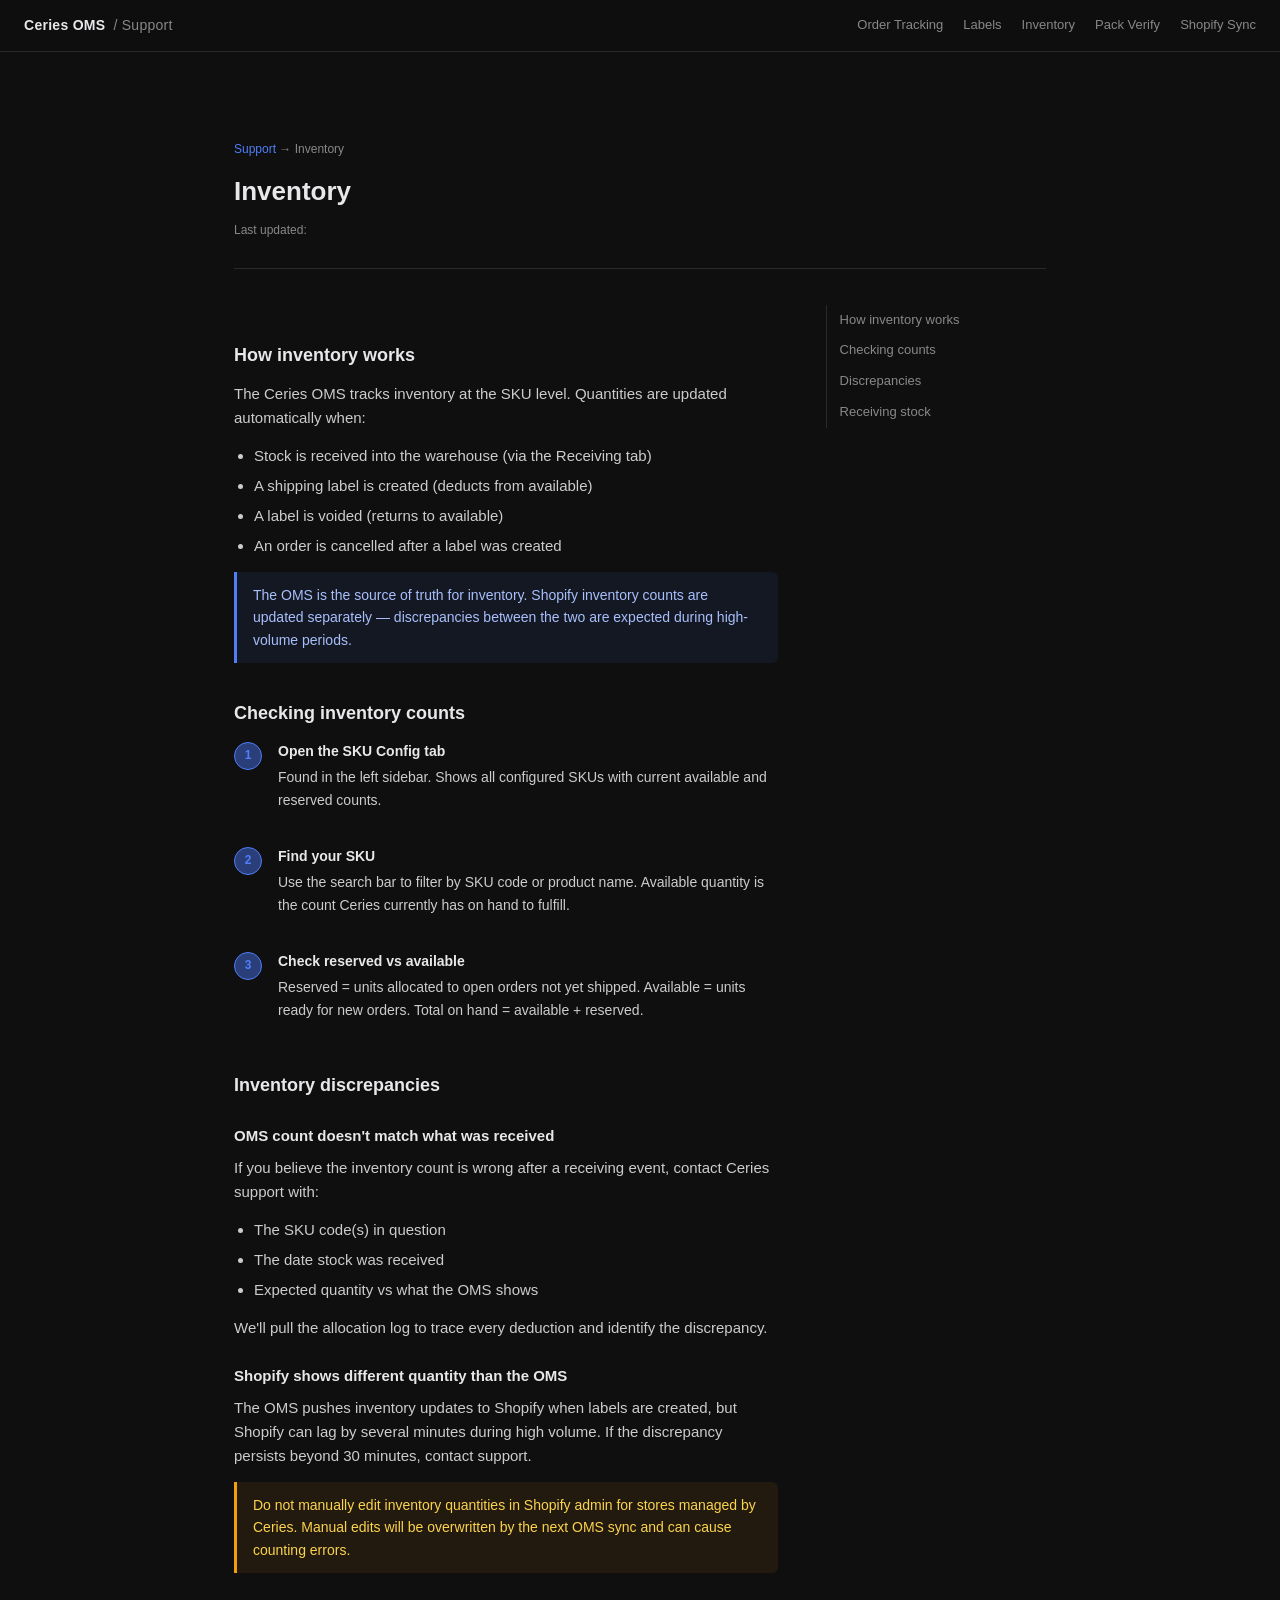
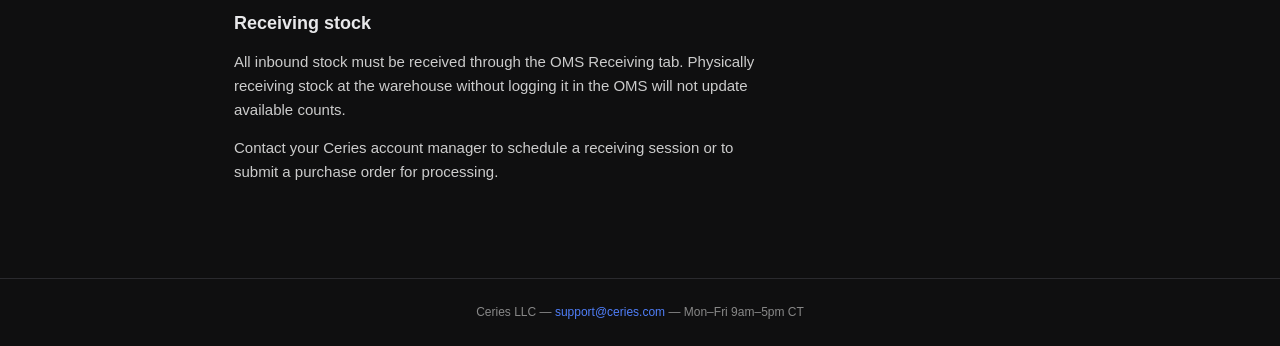
==== inventory.html @ b66161cd "init: Ceries OMS support docs scaffold — 5 client-facing pages, screenshot injection script" ====
<!DOCTYPE html>
<html lang="en">
<head>
  <meta charset="UTF-8">
  <meta name="viewport" content="width=device-width, initial-scale=1.0">
  <title>Inventory — Ceries OMS Support</title>
  <link rel="stylesheet" href="assets/style.css">
</head>
<body>
  <nav>
    <div class="nav-brand">Ceries OMS <span>/ Support</span></div>
    <div class="nav-links">
      <a href="order-tracking.html">Order Tracking</a>
      <a href="label-issues.html">Labels</a>
      <a href="inventory.html">Inventory</a>
      <a href="pack-verify.html">Pack Verify</a>
      <a href="shopify-sync.html">Shopify Sync</a>
    </div>
  </nav>

  <div class="page-wrap">
    <div class="article-header">
      <div class="breadcrumb"><a href="index.html">Support</a> → Inventory</div>
      <h1>Inventory</h1>
      <div class="meta">Last updated: <!-- AUTO-UPDATED --></div>
    </div>

    <div class="with-sidebar">
      <div class="content">
        <h2>How inventory works</h2>
        <p>The Ceries OMS tracks inventory at the SKU level. Quantities are updated automatically when:</p>
        <ul>
          <li>Stock is received into the warehouse (via the Receiving tab)</li>
          <li>A shipping label is created (deducts from available)</li>
          <li>A label is voided (returns to available)</li>
          <li>An order is cancelled after a label was created</li>
        </ul>

        <div class="callout info">
          The OMS is the source of truth for inventory. Shopify inventory counts are updated separately — discrepancies between the two are expected during high-volume periods.
        </div>

        <!-- SCREENSHOT: inventory-overview -->

        <h2>Checking inventory counts</h2>
        <div class="steps">
          <div class="step">
            <div class="step-num">1</div>
            <div class="step-body">
              <strong>Open the SKU Config tab</strong>
              <p>Found in the left sidebar. Shows all configured SKUs with current available and reserved counts.</p>
            </div>
          </div>
          <div class="step">
            <div class="step-num">2</div>
            <div class="step-body">
              <strong>Find your SKU</strong>
              <p>Use the search bar to filter by SKU code or product name. Available quantity is the count Ceries currently has on hand to fulfill.</p>
            </div>
          </div>
          <div class="step">
            <div class="step-num">3</div>
            <div class="step-body">
              <strong>Check reserved vs available</strong>
              <p>Reserved = units allocated to open orders not yet shipped. Available = units ready for new orders. Total on hand = available + reserved.</p>
            </div>
          </div>
        </div>

        <!-- SCREENSHOT: sku-config-inventory -->

        <h2>Inventory discrepancies</h2>

        <h3>OMS count doesn't match what was received</h3>
        <p>If you believe the inventory count is wrong after a receiving event, contact Ceries support with:</p>
        <ul>
          <li>The SKU code(s) in question</li>
          <li>The date stock was received</li>
          <li>Expected quantity vs what the OMS shows</li>
        </ul>
        <p>We'll pull the allocation log to trace every deduction and identify the discrepancy.</p>

        <h3>Shopify shows different quantity than the OMS</h3>
        <p>The OMS pushes inventory updates to Shopify when labels are created, but Shopify can lag by several minutes during high volume. If the discrepancy persists beyond 30 minutes, contact support.</p>

        <div class="callout warn">
          Do not manually edit inventory quantities in Shopify admin for stores managed by Ceries. Manual edits will be overwritten by the next OMS sync and can cause counting errors.
        </div>

        <h2>Receiving stock</h2>
        <p>All inbound stock must be received through the OMS Receiving tab. Physically receiving stock at the warehouse without logging it in the OMS will not update available counts.</p>
        <p>Contact your Ceries account manager to schedule a receiving session or to submit a purchase order for processing.</p>
      </div>

      <aside class="sidebar-nav">
        <ul>
          <li><a href="#how-inventory-works">How inventory works</a></li>
          <li><a href="#checking-inventory-counts">Checking counts</a></li>
          <li><a href="#inventory-discrepancies">Discrepancies</a></li>
          <li><a href="#receiving-stock">Receiving stock</a></li>
        </ul>
      </aside>
    </div>
  </div>

  <footer>
    Ceries LLC — <a href="mailto:support@ceries.com">support@ceries.com</a> — Mon–Fri 9am–5pm CT
  </footer>
</body>
</html>
---- assets/style.css ----
*, *::before, *::after { box-sizing: border-box; margin: 0; padding: 0; }

:root {
  --bg: #0f0f10;
  --surface: #1a1a1c;
  --border: #2a2a2e;
  --text: #e8e8ea;
  --muted: #888;
  --accent: #4f7ef8;
  --accent-dim: #2a3f7a;
  --green: #22c55e;
  --red: #ef4444;
  --yellow: #f59e0b;
}

body {
  background: var(--bg);
  color: var(--text);
  font-family: -apple-system, BlinkMacSystemFont, 'Segoe UI', sans-serif;
  font-size: 15px;
  line-height: 1.6;
}

a { color: var(--accent); text-decoration: none; }
a:hover { text-decoration: underline; }

/* NAV */
nav {
  position: sticky;
  top: 0;
  background: rgba(15,15,16,0.92);
  backdrop-filter: blur(8px);
  border-bottom: 1px solid var(--border);
  padding: 0 24px;
  display: flex;
  align-items: center;
  gap: 32px;
  height: 52px;
  z-index: 100;
}
.nav-brand {
  font-weight: 600;
  font-size: 14px;
  color: var(--text);
  letter-spacing: 0.02em;
  display: flex;
  align-items: center;
  gap: 8px;
}
.nav-brand span { color: var(--muted); font-weight: 400; }
.nav-links { display: flex; gap: 20px; margin-left: auto; }
.nav-links a { font-size: 13px; color: var(--muted); }
.nav-links a:hover { color: var(--text); text-decoration: none; }

/* LAYOUT */
.page-wrap { max-width: 860px; margin: 0 auto; padding: 48px 24px 80px; }
.page-wrap.wide { max-width: 1060px; }

/* HOME HERO */
.hero { padding: 56px 0 40px; }
.hero h1 { font-size: 32px; font-weight: 700; margin-bottom: 12px; }
.hero p { color: var(--muted); font-size: 16px; max-width: 520px; }

/* CATEGORY GRID */
.category-grid {
  display: grid;
  grid-template-columns: repeat(auto-fill, minmax(240px, 1fr));
  gap: 16px;
  margin-top: 40px;
}
.cat-card {
  background: var(--surface);
  border: 1px solid var(--border);
  border-radius: 10px;
  padding: 20px;
  display: block;
  color: var(--text);
  transition: border-color 0.15s, background 0.15s;
}
.cat-card:hover { border-color: var(--accent); background: #1e1e22; text-decoration: none; }
.cat-icon { font-size: 22px; margin-bottom: 10px; }
.cat-card h3 { font-size: 14px; font-weight: 600; margin-bottom: 4px; }
.cat-card p { font-size: 13px; color: var(--muted); }

/* ARTICLE PAGE */
.article-header { padding: 40px 0 28px; border-bottom: 1px solid var(--border); margin-bottom: 36px; }
.article-header .breadcrumb { font-size: 12px; color: var(--muted); margin-bottom: 12px; }
.article-header h1 { font-size: 26px; font-weight: 700; }
.article-header .meta { font-size: 12px; color: var(--muted); margin-top: 8px; }

/* CONTENT BLOCKS */
.content h2 { font-size: 18px; font-weight: 600; margin: 36px 0 12px; }
.content h3 { font-size: 15px; font-weight: 600; margin: 24px 0 8px; }
.content p { margin-bottom: 14px; color: #ccc; }
.content ul, .content ol { padding-left: 20px; margin-bottom: 14px; color: #ccc; }
.content li { margin-bottom: 6px; }
.content code {
  background: var(--surface);
  border: 1px solid var(--border);
  border-radius: 4px;
  padding: 1px 6px;
  font-family: 'SF Mono', 'Fira Code', monospace;
  font-size: 12px;
}
.content pre {
  background: var(--surface);
  border: 1px solid var(--border);
  border-radius: 8px;
  padding: 16px;
  overflow-x: auto;
  margin-bottom: 16px;
}
.content pre code { background: none; border: none; padding: 0; font-size: 13px; }

/* CALLOUTS */
.callout {
  border-left: 3px solid;
  padding: 12px 16px;
  border-radius: 0 6px 6px 0;
  margin-bottom: 16px;
  font-size: 14px;
}
.callout.info { border-color: var(--accent); background: rgba(79,126,248,0.08); color: #a8bffc; }
.callout.warn { border-color: var(--yellow); background: rgba(245,158,11,0.08); color: #fcd34d; }
.callout.success { border-color: var(--green); background: rgba(34,197,94,0.08); color: #86efac; }

/* SCREENSHOT */
.screenshot {
  border: 1px solid var(--border);
  border-radius: 8px;
  overflow: hidden;
  margin: 20px 0;
}
.screenshot img { width: 100%; display: block; }
.screenshot figcaption { padding: 8px 12px; font-size: 12px; color: var(--muted); background: var(--surface); }

/* STEPS */
.steps { counter-reset: step; margin-bottom: 24px; }
.step {
  display: flex;
  gap: 16px;
  margin-bottom: 20px;
}
.step-num {
  counter-increment: step;
  width: 28px;
  height: 28px;
  border-radius: 50%;
  background: var(--accent-dim);
  border: 1px solid var(--accent);
  color: var(--accent);
  font-size: 12px;
  font-weight: 700;
  display: flex;
  align-items: center;
  justify-content: center;
  flex-shrink: 0;
  margin-top: 2px;
}
.step-body { flex: 1; }
.step-body strong { display: block; margin-bottom: 4px; font-size: 14px; }
.step-body p { font-size: 14px; color: #ccc; }

/* TAG */
.tag {
  display: inline-block;
  padding: 2px 8px;
  border-radius: 4px;
  font-size: 11px;
  font-weight: 600;
  letter-spacing: 0.04em;
  text-transform: uppercase;
}
.tag.new { background: rgba(34,197,94,0.15); color: var(--green); }
.tag.updated { background: rgba(79,126,248,0.15); color: #93aafc; }

/* SIDEBAR LAYOUT */
.with-sidebar { display: grid; grid-template-columns: 1fr 220px; gap: 48px; align-items: start; }
.sidebar-nav { position: sticky; top: 72px; }
.sidebar-nav ul { list-style: none; border-left: 1px solid var(--border); }
.sidebar-nav li a { display: block; padding: 5px 12px; font-size: 13px; color: var(--muted); border-left: 2px solid transparent; margin-left: -1px; }
.sidebar-nav li a:hover, .sidebar-nav li a.active { color: var(--text); border-left-color: var(--accent); text-decoration: none; }

/* FOOTER */
footer {
  border-top: 1px solid var(--border);
  padding: 24px;
  text-align: center;
  font-size: 12px;
  color: var(--muted);
}
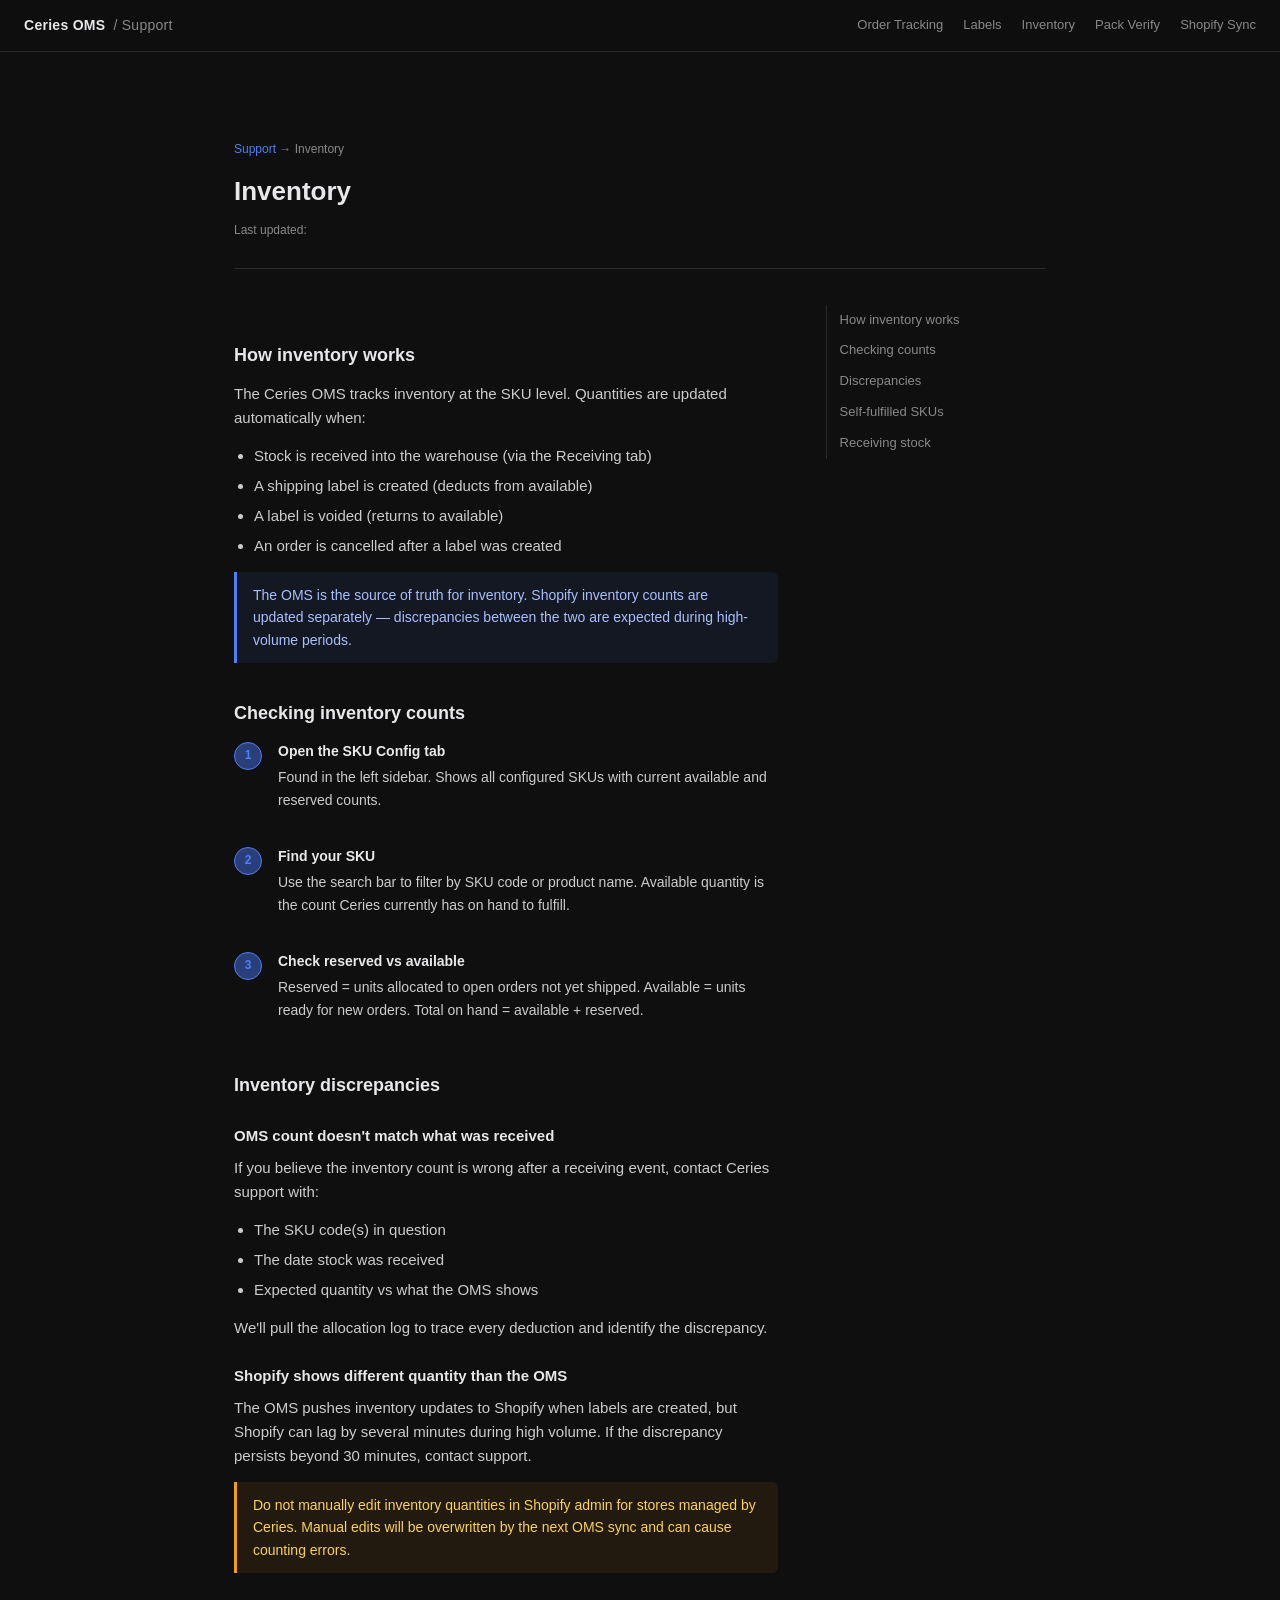
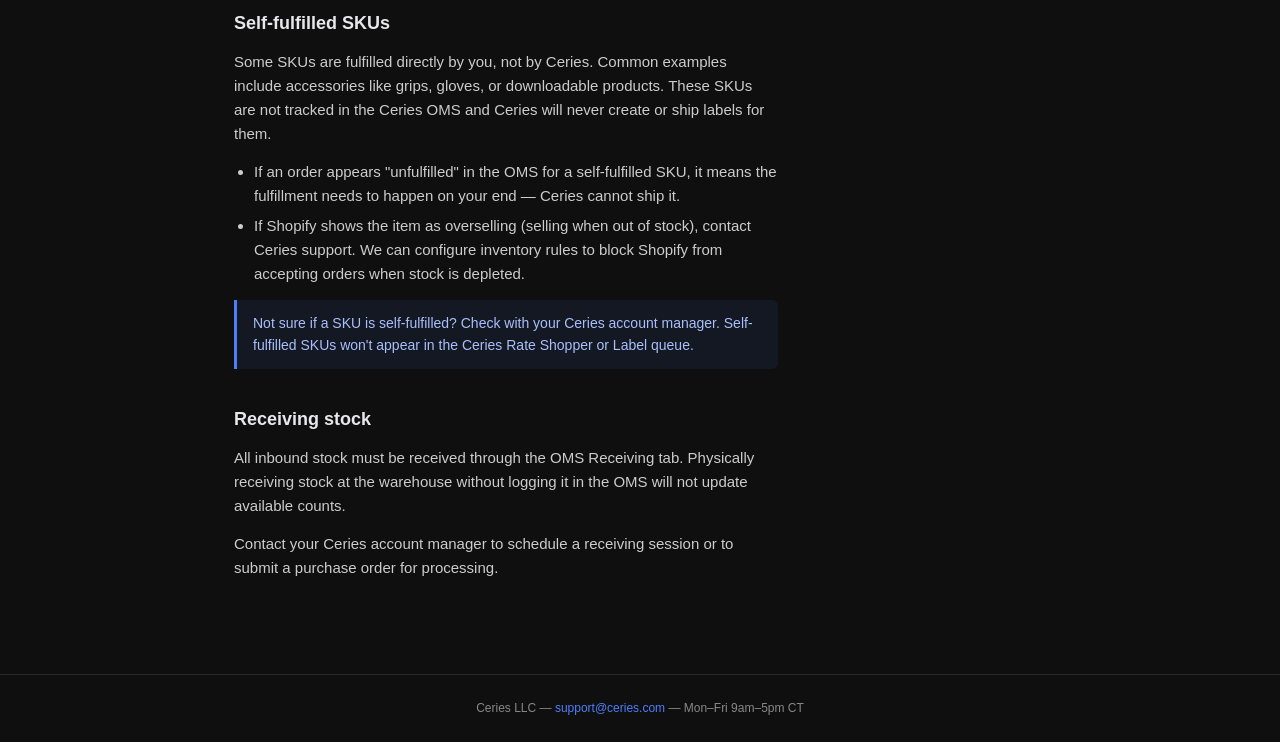
==== commit 35576e90: "docs: add reship, carrier delay, pack verify gap, and self-fulfilled SKU guidance Based on Lucky Gol" ====
--- a/inventory.html
+++ b/inventory.html
@@ -87,6 +87,16 @@
           Do not manually edit inventory quantities in Shopify admin for stores managed by Ceries. Manual edits will be overwritten by the next OMS sync and can cause counting errors.
         </div>
 
+        <h2>Self-fulfilled SKUs</h2>
+        <p>Some SKUs are fulfilled directly by you, not by Ceries. Common examples include accessories like grips, gloves, or downloadable products. These SKUs are not tracked in the Ceries OMS and Ceries will never create or ship labels for them.</p>
+        <ul>
+          <li>If an order appears "unfulfilled" in the OMS for a self-fulfilled SKU, it means the fulfillment needs to happen on your end — Ceries cannot ship it.</li>
+          <li>If Shopify shows the item as overselling (selling when out of stock), contact Ceries support. We can configure inventory rules to block Shopify from accepting orders when stock is depleted.</li>
+        </ul>
+        <div class="callout info">
+          Not sure if a SKU is self-fulfilled? Check with your Ceries account manager. Self-fulfilled SKUs won't appear in the Ceries Rate Shopper or Label queue.
+        </div>
+
         <h2>Receiving stock</h2>
         <p>All inbound stock must be received through the OMS Receiving tab. Physically receiving stock at the warehouse without logging it in the OMS will not update available counts.</p>
         <p>Contact your Ceries account manager to schedule a receiving session or to submit a purchase order for processing.</p>
@@ -97,6 +107,7 @@
           <li><a href="#how-inventory-works">How inventory works</a></li>
           <li><a href="#checking-inventory-counts">Checking counts</a></li>
           <li><a href="#inventory-discrepancies">Discrepancies</a></li>
+          <li><a href="#self-fulfilled-skus">Self-fulfilled SKUs</a></li>
           <li><a href="#receiving-stock">Receiving stock</a></li>
         </ul>
       </aside>
